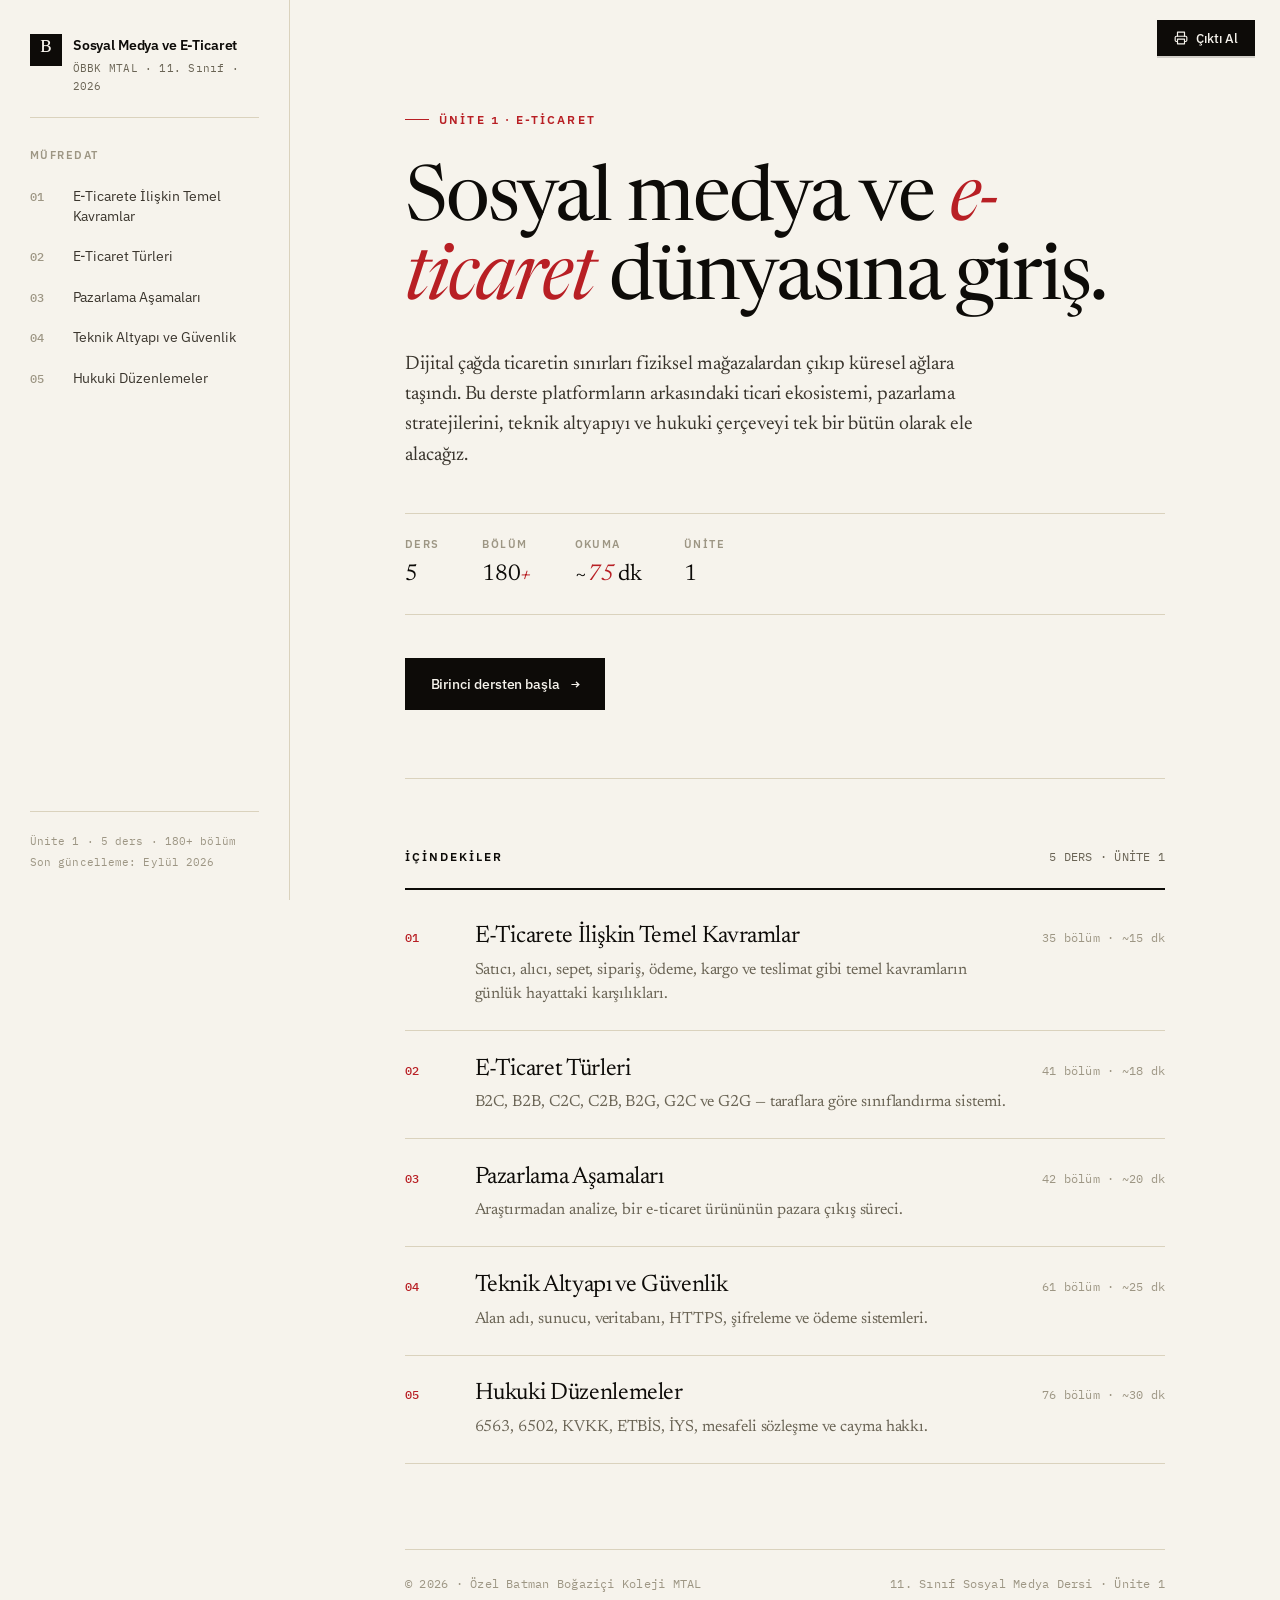
==== index.html @ 8bf39d20 "Add files via upload" ====
<!DOCTYPE html>
<html lang="tr">
<head>
  <meta charset="UTF-8">
  <meta name="viewport" content="width=device-width, initial-scale=1.0">
  <title>Sosyal Medya ve E-Ticaret · 11. Sınıf</title>
  <link rel="stylesheet" href="style.css">
</head>
<body>

<div class="progress"><div class="progress-bar" id="bar"></div></div>
<button class="rail-toggle" onclick="toggleRail()">≡</button>

<button class="print-btn" onclick="window.print()" title="Bu sayfayı yazdır">
  <svg viewBox="0 0 24 24" fill="none" stroke="currentColor" stroke-width="2" stroke-linecap="round" stroke-linejoin="round">
    <polyline points="6 9 6 2 18 2 18 9"></polyline>
    <path d="M6 18H4a2 2 0 0 1-2-2v-5a2 2 0 0 1 2-2h16a2 2 0 0 1 2 2v5a2 2 0 0 1-2 2h-2"></path>
    <rect x="6" y="14" width="12" height="8"></rect>
  </svg>
  <span class="print-label">Çıktı Al</span>
</button>

<div class="shell">

  <aside class="rail" id="rail">
    <a href="index.html" class="rail-brand">
      <span class="rail-mark">B</span>
      <span class="rail-brand-text">
        <strong>Sosyal Medya ve E-Ticaret</strong>
        <span>ÖBBK MTAL · 11. Sınıf · 2026</span>
      </span>
    </a>

    <p class="rail-label">Müfredat</p>
    <nav class="rail-nav">
      <ol>
        <li><a href="ders1.html"><span class="num">01</span><span>E-Ticarete İlişkin Temel Kavramlar</span></a></li>
        <li><a href="ders2.html"><span class="num">02</span><span>E-Ticaret Türleri</span></a></li>
        <li><a href="ders3.html"><span class="num">03</span><span>Pazarlama Aşamaları</span></a></li>
        <li><a href="ders4.html"><span class="num">04</span><span>Teknik Altyapı ve Güvenlik</span></a></li>
        <li><a href="ders5.html"><span class="num">05</span><span>Hukuki Düzenlemeler</span></a></li>
      </ol>
    </nav>

    <div class="rail-foot">
      <p>Ünite 1 · 5 ders · 180+ bölüm</p>
      <p>Son güncelleme: Eylül 2026</p>
    </div>
  </aside>

  <main class="main no-margin">
    <div class="page-inner no-margin">
      <div>

        <section class="cover">
          <div class="cover-eyebrow">Ünite 1 · E-Ticaret</div>

          <h1>
            Sosyal medya ve <em>e-ticaret</em> dünyasına giriş.
          </h1>

          <p class="cover-sub">
            Dijital çağda ticaretin sınırları fiziksel mağazalardan çıkıp küresel ağlara taşındı. Bu derste platformların arkasındaki ticari ekosistemi, pazarlama stratejilerini, teknik altyapıyı ve hukuki çerçeveyi tek bir bütün olarak ele alacağız.
          </p>

          <dl class="cover-meta">
            <div>
              <dt>Ders</dt>
              <dd>5</dd>
            </div>
            <div>
              <dt>Bölüm</dt>
              <dd>180<em>+</em></dd>
            </div>
            <div>
              <dt>Okuma</dt>
              <dd>~<em>75</em> dk</dd>
            </div>
            <div>
              <dt>Ünite</dt>
              <dd>1</dd>
            </div>
          </dl>

          <a href="ders1.html" class="cover-cta">
            Birinci dersten başla <span>→</span>
          </a>
        </section>

        <section class="toc-section">
          <div class="toc-header">
            <h2>İçindekiler</h2>
            <span>5 DERS · ÜNİTE 1</span>
          </div>

          <ol class="toc-list">
            <li>
              <a href="ders1.html">
                <span class="toc-num">01</span>
                <div class="toc-main">
                  <div class="toc-title">E-Ticarete İlişkin Temel Kavramlar</div>
                  <div class="toc-desc">Satıcı, alıcı, sepet, sipariş, ödeme, kargo ve teslimat gibi temel kavramların günlük hayattaki karşılıkları.</div>
                </div>
                <span class="toc-meta">35 bölüm · ~15 dk</span>
              </a>
            </li>
            <li>
              <a href="ders2.html">
                <span class="toc-num">02</span>
                <div class="toc-main">
                  <div class="toc-title">E-Ticaret Türleri</div>
                  <div class="toc-desc">B2C, B2B, C2C, C2B, B2G, G2C ve G2G — taraflara göre sınıflandırma sistemi.</div>
                </div>
                <span class="toc-meta">41 bölüm · ~18 dk</span>
              </a>
            </li>
            <li>
              <a href="ders3.html">
                <span class="toc-num">03</span>
                <div class="toc-main">
                  <div class="toc-title">Pazarlama Aşamaları</div>
                  <div class="toc-desc">Araştırmadan analize, bir e-ticaret ürününün pazara çıkış süreci.</div>
                </div>
                <span class="toc-meta">42 bölüm · ~20 dk</span>
              </a>
            </li>
            <li>
              <a href="ders4.html">
                <span class="toc-num">04</span>
                <div class="toc-main">
                  <div class="toc-title">Teknik Altyapı ve Güvenlik</div>
                  <div class="toc-desc">Alan adı, sunucu, veritabanı, HTTPS, şifreleme ve ödeme sistemleri.</div>
                </div>
                <span class="toc-meta">61 bölüm · ~25 dk</span>
              </a>
            </li>
            <li>
              <a href="ders5.html">
                <span class="toc-num">05</span>
                <div class="toc-main">
                  <div class="toc-title">Hukuki Düzenlemeler</div>
                  <div class="toc-desc">6563, 6502, KVKK, ETBİS, İYS, mesafeli sözleşme ve cayma hakkı.</div>
                </div>
                <span class="toc-meta">76 bölüm · ~30 dk</span>
              </a>
            </li>
          </ol>
        </section>

        <footer class="page-foot">
          <span>© 2026 · Özel Batman Boğaziçi Koleji MTAL</span>
          <span>11. Sınıf Sosyal Medya Dersi · Ünite 1</span>
        </footer>

      </div>
    </div>
  </main>

</div>

<script>
  window.addEventListener('scroll', () => {
    const h = document.documentElement.scrollHeight - window.innerHeight;
    document.getElementById('bar').style.width = (h > 0 ? (scrollY / h) * 100 : 0) + '%';
  }, { passive: true });

  function toggleRail() { document.getElementById('rail').classList.toggle('open'); }
</script>

</body>
</html>
---- style.css ----
@import url('https://fonts.googleapis.com/css2?family=Newsreader:ital,opsz,wght@0,6..72,400;0,6..72,500;0,6..72,600;0,6..72,700;1,6..72,400;1,6..72,500&family=IBM+Plex+Sans:wght@400;500;600;700&family=IBM+Plex+Mono:wght@400;500;600&display=swap');

:root {
  --paper: #f6f3ec;
  --paper-2: #efeade;
  --paper-3: #e5dfcd;

  --ink: #0d0b08;
  --ink-2: #3a352d;
  --ink-3: #6a6455;
  --ink-4: #9d9684;

  --rule: #dad2bd;
  --rule-2: #b9b09a;

  --red: #b81f24;
  --red-dark: #8a161a;
  --red-soft: #f4e3e0;

  --rail-w: 290px;
  --content-w: 720px;
  --margin-w: 200px;

  --serif: 'Newsreader', 'Iowan Old Style', Georgia, serif;
  --sans: 'IBM Plex Sans', -apple-system, system-ui, sans-serif;
  --mono: 'IBM Plex Mono', 'SF Mono', Menlo, monospace;
}

*, *::before, *::after { margin: 0; padding: 0; box-sizing: border-box; }

html {
  scroll-behavior: smooth;
  font-size: 17px;
  -webkit-text-size-adjust: 100%;
}

body {
  font-family: var(--serif);
  font-size: 1rem;
  line-height: 1.62;
  color: var(--ink);
  background: var(--paper);
  font-optical-sizing: auto;
  font-variant-numeric: oldstyle-nums;
  letter-spacing: -0.003em;
  -webkit-font-smoothing: antialiased;
  -moz-osx-font-smoothing: grayscale;
  min-height: 100vh;
}

/* ═══════════ PROGRESS ═══════════ */
.progress {
  position: fixed;
  top: 0; left: 0; right: 0;
  height: 2px;
  z-index: 300;
}
.progress-bar {
  height: 100%;
  width: 0;
  background: var(--red);
  transition: width 0.08s linear;
}

/* ═══════════ SHELL ═══════════ */
.shell {
  display: grid;
  grid-template-columns: var(--rail-w) minmax(0, 1fr);
  min-height: 100vh;
}

/* ═══════════ RAIL ═══════════ */
.rail {
  position: fixed;
  top: 0; left: 0;
  width: var(--rail-w);
  height: 100vh;
  padding: 2rem 1.75rem 1.5rem;
  background: var(--paper);
  border-right: 1px solid var(--rule);
  display: flex;
  flex-direction: column;
  overflow-y: auto;
  z-index: 100;
  scrollbar-width: thin;
  scrollbar-color: var(--rule-2) transparent;
}
.rail::-webkit-scrollbar { width: 3px; }
.rail::-webkit-scrollbar-thumb { background: var(--rule-2); }

.rail-brand {
  display: flex;
  align-items: flex-start;
  gap: 0.65rem;
  padding-bottom: 1.25rem;
  border-bottom: 1px solid var(--rule);
  text-decoration: none;
  color: var(--ink);
}
.rail-mark {
  flex-shrink: 0;
  width: 32px; height: 32px;
  display: grid;
  place-items: center;
  background: var(--ink);
  color: var(--paper);
  font-family: var(--serif);
  font-size: 1.05rem;
  font-weight: 500;
  line-height: 1;
  padding-bottom: 3px;
}
.rail-brand-text { display: flex; flex-direction: column; gap: 0.15rem; }
.rail-brand-text strong {
  font-family: var(--sans);
  font-size: 0.82rem;
  font-weight: 600;
  letter-spacing: -0.01em;
  color: var(--ink);
}
.rail-brand-text span {
  font-family: var(--mono);
  font-size: 0.66rem;
  color: var(--ink-3);
  letter-spacing: 0.02em;
}

.rail-label {
  font-family: var(--sans);
  font-size: 0.64rem;
  font-weight: 600;
  letter-spacing: 0.14em;
  text-transform: uppercase;
  color: var(--ink-4);
  padding: 1.75rem 0 0.75rem;
}

.rail-nav ol, .rail-nav ul { list-style: none; }
.rail-nav li { margin-bottom: 1px; }
.rail-nav a {
  display: grid;
  grid-template-columns: 30px 1fr;
  gap: 0.75rem;
  align-items: baseline;
  padding: 0.55rem 0;
  color: var(--ink-2);
  text-decoration: none;
  font-family: var(--sans);
  font-size: 0.83rem;
  font-weight: 400;
  line-height: 1.4;
  border-bottom: 1px solid transparent;
  transition: color 0.15s, border-color 0.15s;
}
.rail-nav a .num {
  font-family: var(--mono);
  font-size: 0.7rem;
  font-weight: 500;
  color: var(--ink-4);
  letter-spacing: 0.02em;
  padding-top: 2px;
}
.rail-nav a:hover { color: var(--ink); }
.rail-nav a:hover .num { color: var(--ink-2); }
.rail-nav a.active { color: var(--ink); font-weight: 500; }
.rail-nav a.active .num { color: var(--red); font-weight: 600; }
.rail-nav a.active::after {
  content: '';
  grid-column: 1 / -1;
  height: 1px;
  background: var(--ink);
  margin-top: 0.35rem;
  margin-left: -0.65rem;
  width: 1.2rem;
}

.rail-sub { margin-top: 0.75rem; padding-top: 0.5rem; }
.rail-sub ol { max-height: 45vh; overflow-y: auto; padding-right: 0.25rem; }
.rail-sub a {
  grid-template-columns: 32px 1fr;
  font-size: 0.78rem;
  padding: 0.35rem 0;
  color: var(--ink-3);
}
.rail-sub a.active { color: var(--red); font-weight: 500; }
.rail-sub a.active .num { color: var(--red); }
.rail-sub a.active::after { display: none; }

.rail-foot {
  margin-top: auto;
  padding-top: 1.25rem;
  border-top: 1px solid var(--rule);
  font-family: var(--mono);
  font-size: 0.64rem;
  color: var(--ink-4);
  line-height: 1.5;
  letter-spacing: 0.01em;
}
.rail-foot p { margin-bottom: 0.25rem; }

/* ═══════════ MAIN ═══════════ */
.main {
  grid-column: 2;
  padding: 4.5rem 3rem 6rem;
  min-width: 0;
}

.page-inner {
  display: grid;
  grid-template-columns: minmax(0, var(--content-w)) var(--margin-w);
  gap: 4rem;
  justify-content: center;
  align-items: start;
  max-width: calc(var(--content-w) + var(--margin-w) + 4rem);
  margin: 0 auto;
}
.page-inner.no-margin { grid-template-columns: minmax(0, 760px); }

/* ═══════════ KAPAK ═══════════ */
.cover { padding-top: 2rem; max-width: 780px; }
.cover-eyebrow {
  font-family: var(--sans);
  font-size: 0.68rem;
  font-weight: 600;
  letter-spacing: 0.18em;
  text-transform: uppercase;
  color: var(--red);
  margin-bottom: 2rem;
  display: flex;
  align-items: center;
  gap: 0.6rem;
}
.cover-eyebrow::before {
  content: '';
  width: 24px;
  height: 1px;
  background: var(--red);
}
.cover h1 {
  font-family: var(--serif);
  font-size: clamp(2.75rem, 6vw, 5rem);
  font-weight: 400;
  line-height: 1.02;
  letter-spacing: -0.028em;
  color: var(--ink);
  margin-bottom: 1.75rem;
}
.cover h1 em { font-style: italic; color: var(--red); }
.cover-sub {
  font-family: var(--serif);
  font-size: 1.15rem;
  line-height: 1.55;
  color: var(--ink-2);
  max-width: 52ch;
  margin-bottom: 2.5rem;
}
.cover-meta {
  display: flex;
  gap: 2.5rem;
  flex-wrap: wrap;
  padding: 1.25rem 0;
  border-top: 1px solid var(--rule);
  border-bottom: 1px solid var(--rule);
  margin-bottom: 2.5rem;
}
.cover-meta div { display: flex; flex-direction: column; gap: 0.2rem; }
.cover-meta dt {
  font-family: var(--sans);
  font-size: 0.62rem;
  font-weight: 600;
  letter-spacing: 0.14em;
  text-transform: uppercase;
  color: var(--ink-4);
}
.cover-meta dd {
  font-family: var(--serif);
  font-size: 1.35rem;
  font-weight: 400;
  letter-spacing: -0.015em;
  color: var(--ink);
  font-variant-numeric: oldstyle-nums;
}
.cover-meta dd em { font-style: italic; color: var(--red); }

.cover-cta {
  display: inline-flex;
  align-items: center;
  gap: 0.65rem;
  padding: 0.8rem 1.5rem;
  background: var(--ink);
  color: var(--paper);
  font-family: var(--sans);
  font-size: 0.85rem;
  font-weight: 500;
  letter-spacing: -0.005em;
  text-decoration: none;
  transition: background 0.15s;
}
.cover-cta:hover { background: var(--red); }
.cover-cta span {
  font-family: var(--mono);
  font-size: 0.9rem;
  transition: transform 0.2s;
}
.cover-cta:hover span { transform: translateX(3px); }

/* ═══════════ TOC ═══════════ */
.toc-section {
  padding-top: 4rem;
  margin-top: 4rem;
  border-top: 1px solid var(--rule);
}
.toc-header {
  display: flex;
  justify-content: space-between;
  align-items: baseline;
  margin-bottom: 0.5rem;
  padding-bottom: 1.25rem;
  border-bottom: 2px solid var(--ink);
}
.toc-header h2 {
  font-family: var(--sans);
  font-size: 0.72rem;
  font-weight: 600;
  letter-spacing: 0.16em;
  text-transform: uppercase;
  color: var(--ink);
}
.toc-header span {
  font-family: var(--mono);
  font-size: 0.68rem;
  color: var(--ink-3);
  letter-spacing: 0.02em;
}
.toc-list { list-style: none; }
.toc-list li { border-bottom: 1px solid var(--rule); }
.toc-list a {
  display: grid;
  grid-template-columns: 44px 1fr auto;
  gap: 1.5rem;
  align-items: baseline;
  padding: 1.4rem 0.75rem;
  margin: 0 -0.75rem;
  text-decoration: none;
  color: var(--ink);
  transition: background 0.15s;
}
.toc-list a:hover { background: var(--paper-2); }
.toc-list a:hover .toc-title { color: var(--red); }
.toc-num {
  font-family: var(--mono);
  font-size: 0.72rem;
  font-weight: 500;
  color: var(--red);
  letter-spacing: 0.04em;
  padding-top: 0.35rem;
}
.toc-main { min-width: 0; }
.toc-title {
  font-family: var(--serif);
  font-size: 1.4rem;
  font-weight: 400;
  letter-spacing: -0.015em;
  line-height: 1.2;
  color: var(--ink);
  margin-bottom: 0.35rem;
  transition: color 0.15s;
}
.toc-desc {
  font-family: var(--serif);
  font-size: 0.95rem;
  color: var(--ink-3);
  line-height: 1.5;
  max-width: 60ch;
}
.toc-meta {
  text-align: right;
  font-family: var(--mono);
  font-size: 0.7rem;
  color: var(--ink-4);
  letter-spacing: 0.02em;
  padding-top: 0.35rem;
  white-space: nowrap;
}

/* ═══════════ DOC ═══════════ */
.doc { min-width: 0; }
.doc-head { padding-bottom: 2rem; margin-bottom: 0; }
.doc-eyebrow {
  font-family: var(--sans);
  font-size: 0.68rem;
  font-weight: 600;
  letter-spacing: 0.16em;
  text-transform: uppercase;
  color: var(--red);
  margin-bottom: 1.5rem;
  display: flex;
  align-items: center;
  gap: 0.55rem;
}
.doc-eyebrow::before {
  content: '';
  width: 20px;
  height: 1px;
  background: var(--red);
}
.doc-head h1 {
  font-family: var(--serif);
  font-size: clamp(2.15rem, 4vw, 3.25rem);
  font-weight: 400;
  line-height: 1.05;
  letter-spacing: -0.028em;
  color: var(--ink);
  margin-bottom: 1.25rem;
}
.doc-head h1 em { font-style: italic; color: var(--red); }
.doc-lead {
  font-family: var(--serif);
  font-size: 1.15rem;
  line-height: 1.55;
  color: var(--ink-2);
  max-width: 58ch;
  margin-bottom: 1.75rem;
}
.doc-meta {
  display: flex;
  gap: 2rem;
  flex-wrap: wrap;
  padding-top: 1.25rem;
  border-top: 1px solid var(--ink);
}
.doc-meta div { display: flex; flex-direction: column; gap: 0.15rem; }
.doc-meta dt {
  font-family: var(--sans);
  font-size: 0.6rem;
  font-weight: 600;
  letter-spacing: 0.14em;
  text-transform: uppercase;
  color: var(--ink-4);
}
.doc-meta dd {
  font-family: var(--serif);
  font-size: 1rem;
  color: var(--ink);
  font-variant-numeric: oldstyle-nums;
}

.doc-body { padding-top: 1rem; }

.doc-body h2 {
  font-family: var(--serif);
  font-size: 1.75rem;
  font-weight: 500;
  line-height: 1.18;
  letter-spacing: -0.018em;
  color: var(--ink);
  margin: 3.5rem 0 1.15rem;
  padding-top: 2rem;
  border-top: 1px solid var(--rule);
  scroll-margin-top: 2rem;
}
.doc-body h2::before {
  content: '§ ';
  font-family: var(--mono);
  font-size: 0.85rem;
  font-weight: 500;
  color: var(--red);
  letter-spacing: 0.05em;
  margin-right: 0.5rem;
  vertical-align: 0.15em;
}
.doc-body h3 {
  font-family: var(--sans);
  font-size: 0.98rem;
  font-weight: 600;
  letter-spacing: -0.005em;
  color: var(--ink);
  margin: 2rem 0 0.6rem;
  scroll-margin-top: 2rem;
}
.doc-body p {
  font-family: var(--serif);
  font-size: 1.02rem;
  line-height: 1.72;
  color: var(--ink-2);
  margin-bottom: 1.15rem;
  hyphens: auto;
}
.doc-body p strong { color: var(--ink); font-weight: 600; }
.doc-body a {
  color: var(--red);
  text-decoration: underline;
  text-underline-offset: 3px;
  text-decoration-thickness: 1px;
}
.doc-body a:hover { background: var(--red-soft); }

.doc-body ul,
.doc-body ol {
  list-style: none;
  margin: 1rem 0 1.5rem;
  padding-left: 0;
}
.doc-body ul li,
.doc-body ol li {
  position: relative;
  padding-left: 1.5rem;
  margin-bottom: 0.55rem;
  font-family: var(--serif);
  font-size: 1.02rem;
  line-height: 1.65;
  color: var(--ink-2);
}
.doc-body ul li::before {
  content: '—';
  position: absolute;
  left: 0; top: 0;
  color: var(--ink-4);
}
.doc-body ol { counter-reset: item; }
.doc-body ol li { counter-increment: item; padding-left: 2rem; }
.doc-body ol li::before {
  content: counter(item) ".";
  position: absolute;
  left: 0; top: 0;
  font-family: var(--mono);
  font-size: 0.85rem;
  color: var(--red);
  font-weight: 500;
}

.pull-quote {
  margin: 2.5rem 0;
  padding: 0 0 0 1.5rem;
  border-left: 2px solid var(--red);
  font-family: var(--serif);
  font-size: 1.35rem;
  font-style: italic;
  line-height: 1.4;
  letter-spacing: -0.015em;
  color: var(--ink);
}

.highlight-box {
  margin: 2rem 0;
  padding: 1.5rem 1.75rem;
  background: var(--paper-2);
  border-top: 1px solid var(--ink);
  border-bottom: 1px solid var(--rule);
}
.highlight-box strong {
  display: block;
  font-family: var(--sans);
  font-size: 0.68rem;
  font-weight: 600;
  letter-spacing: 0.14em;
  text-transform: uppercase;
  color: var(--red);
  margin-bottom: 0.65rem;
}
.highlight-box p {
  font-family: var(--serif);
  font-size: 1rem;
  line-height: 1.65;
  color: var(--ink-2);
  margin: 0;
}
.highlight-box p + p { margin-top: 0.75rem; }

.table-responsive {
  margin: 2rem 0;
  overflow-x: auto;
}
table {
  width: 100%;
  border-collapse: collapse;
  min-width: 480px;
  font-family: var(--serif);
  font-size: 0.98rem;
}
th, td {
  padding: 0.75rem 1rem;
  text-align: left;
  border-bottom: 1px solid var(--rule);
  vertical-align: top;
  line-height: 1.5;
}
th {
  font-family: var(--sans);
  font-size: 0.66rem;
  font-weight: 600;
  letter-spacing: 0.14em;
  text-transform: uppercase;
  color: var(--ink-3);
  border-bottom: 2px solid var(--ink);
  padding-bottom: 0.65rem;
}
td { color: var(--ink-2); }
tbody tr:last-child td { border-bottom: 1px solid var(--ink); }
td strong { color: var(--ink); }

pre {
  margin: 2rem 0;
  padding: 1.5rem 1.75rem;
  background: var(--ink);
  color: var(--paper-2);
  font-family: var(--mono);
  font-size: 0.78rem;
  line-height: 1.75;
  overflow-x: auto;
  white-space: pre;
  letter-spacing: 0.01em;
}

.asterism {
  text-align: center;
  font-family: var(--serif);
  color: var(--red);
  letter-spacing: 0.9em;
  padding-left: 0.9em;
  margin: 3.5rem 0;
  font-size: 1rem;
  opacity: 0.7;
}

/* ═══════════ MARGIN ═══════════ */
.margin {
  position: sticky;
  top: 4rem;
  align-self: start;
  padding-top: 0.5rem;
  font-family: var(--serif);
}
.margin-note {
  padding: 0 0 1.25rem;
  margin-bottom: 1.25rem;
  border-bottom: 1px solid var(--rule);
}
.margin-note:last-child { border-bottom: none; }
.margin-label {
  display: block;
  font-family: var(--sans);
  font-size: 0.6rem;
  font-weight: 600;
  letter-spacing: 0.14em;
  text-transform: uppercase;
  color: var(--red);
  margin-bottom: 0.4rem;
}
.margin-note p {
  font-family: var(--serif);
  font-size: 0.85rem;
  line-height: 1.55;
  color: var(--ink-3);
  font-style: italic;
}
.margin-note strong {
  font-family: var(--sans);
  font-style: normal;
  font-size: 0.82rem;
  font-weight: 600;
  color: var(--ink);
  display: block;
  margin-bottom: 0.25rem;
}

/* ═══════════ DOC NAV ═══════════ */
.doc-nav {
  display: grid;
  grid-template-columns: 1fr 1fr;
  gap: 0;
  margin-top: 5rem;
  border-top: 2px solid var(--ink);
  border-bottom: 1px solid var(--ink);
}
.doc-nav a {
  padding: 1.5rem 0;
  text-decoration: none;
  color: var(--ink);
  transition: background 0.15s;
  display: flex;
  flex-direction: column;
  gap: 0.35rem;
}
.doc-nav a:hover { background: var(--paper-2); }
.doc-nav a:first-child { padding-right: 1.5rem; }
.doc-nav a:last-child {
  padding-left: 1.5rem;
  border-left: 1px solid var(--rule);
  text-align: right;
  align-items: flex-end;
}
.doc-nav-label {
  font-family: var(--sans);
  font-size: 0.62rem;
  font-weight: 600;
  letter-spacing: 0.14em;
  text-transform: uppercase;
  color: var(--ink-3);
}
.doc-nav-title {
  font-family: var(--serif);
  font-size: 1.05rem;
  font-weight: 400;
  letter-spacing: -0.01em;
  line-height: 1.3;
  color: var(--ink);
  max-width: 28ch;
}
.doc-nav a:hover .doc-nav-title { color: var(--red); }

/* ═══════════ PAGE FOOT ═══════════ */
.page-foot {
  margin-top: 5rem;
  padding-top: 1.5rem;
  border-top: 1px solid var(--rule);
  font-family: var(--mono);
  font-size: 0.68rem;
  color: var(--ink-4);
  letter-spacing: 0.02em;
  display: flex;
  justify-content: space-between;
  flex-wrap: wrap;
  gap: 1rem;
}

/* ═══════════ ÇIKTI AL BUTONU ═══════════ */
.print-btn {
  position: fixed;
  top: 1.15rem;
  right: 1.5rem;
  z-index: 150;
  display: inline-flex;
  align-items: center;
  gap: 0.5rem;
  padding: 0.55rem 1rem;
  background: var(--ink);
  color: var(--paper);
  border: none;
  cursor: pointer;
  font-family: var(--sans);
  font-size: 0.78rem;
  font-weight: 500;
  letter-spacing: -0.005em;
  transition: background 0.15s, transform 0.15s;
  box-shadow: 0 2px 0 rgba(13, 11, 8, 0.15);
}
.print-btn:hover { background: var(--red); }
.print-btn:active { transform: translateY(1px); }
.print-btn svg { width: 14px; height: 14px; }

/* ═══════════ MOBİL ═══════════ */
.rail-toggle {
  display: none;
  position: fixed;
  top: 1rem;
  right: 1rem;
  z-index: 200;
  width: 42px;
  height: 42px;
  background: var(--ink);
  color: var(--paper);
  border: none;
  cursor: pointer;
  font-family: var(--mono);
  font-size: 1.1rem;
  align-items: center;
  justify-content: center;
}
.rail-toggle:hover { background: var(--red); }

@media (max-width: 1180px) {
  .page-inner { grid-template-columns: minmax(0, var(--content-w)); }
  .margin { display: none; }
}

@media (max-width: 900px) {
  .shell { grid-template-columns: 1fr; }
  .rail {
    transform: translateX(-100%);
    transition: transform 0.25s ease;
    box-shadow: 0 0 40px rgba(0,0,0,0.1);
    width: 300px;
  }
  .rail.open { transform: translateX(0); }
  .rail-toggle { display: inline-flex; }
  .main { grid-column: 1; padding: 5rem 1.5rem 4rem; }
  .cover h1 { font-size: 2.35rem; }
  .doc-head h1 { font-size: 1.9rem; }
  .doc-body h2 { font-size: 1.4rem; }
  .toc-list a { grid-template-columns: 34px 1fr; gap: 0.75rem; }
  .toc-meta { grid-column: 2; text-align: left; padding-top: 0.4rem; }
  .toc-title { font-size: 1.15rem; }
  .doc-nav { grid-template-columns: 1fr; }
  .doc-nav a:last-child {
    padding-left: 0;
    border-left: none;
    border-top: 1px solid var(--rule);
    text-align: left;
    align-items: flex-start;
  }
  .print-btn {
    top: 1.15rem;
    right: 4.25rem;
    padding: 0.55rem 0.75rem;
  }
  .print-btn .print-label { display: none; }
}

::selection { background: var(--red); color: var(--paper); }

/* ═══════════ YAZDIRMA STİLLERİ ═══════════ */
@media print {
  @page {
    margin: 1.5cm 1.4cm;
  }

  html { font-size: 11pt; }

  body {
    background: #ffffff !important;
    color: #000000 !important;
    font-size: 11pt;
    line-height: 1.45;
  }

  /* Gizlenecekler */
  .rail,
  .rail-toggle,
  .print-btn,
  .progress,
  .margin,
  .doc-nav,
  .page-foot,
  .asterism,
  .cover-cta {
    display: none !important;
  }

  /* Yerleşim sıfırla */
  .shell {
    display: block !important;
    grid-template-columns: none !important;
  }
  .main {
    display: block !important;
    padding: 0 !important;
    grid-column: auto !important;
  }
  .page-inner {
    display: block !important;
    grid-template-columns: none !important;
    max-width: none !important;
    gap: 0 !important;
    margin: 0 !important;
  }

  /* Başlık / metin */
  .doc-head h1,
  .cover h1 {
    font-size: 1.9rem !important;
    line-height: 1.1 !important;
    color: #000 !important;
    margin-bottom: 0.75rem !important;
  }
  .doc-lead,
  .cover-sub {
    font-size: 11pt !important;
    color: #222 !important;
    margin-bottom: 1rem !important;
  }
  .doc-eyebrow,
  .cover-eyebrow {
    color: #000 !important;
    margin-bottom: 0.75rem !important;
  }
  .doc-eyebrow::before,
  .cover-eyebrow::before { background: #000 !important; }

  /* Üst kural */
  .doc-meta {
    padding-top: 0.75rem !important;
    border-top: 1px solid #000 !important;
    gap: 1.25rem !important;
  }
  .doc-meta dt { color: #666 !important; }
  .doc-meta dd { color: #000 !important; }

  /* Bölüm başlıkları */
  .doc-body h2 {
    font-size: 1.25rem !important;
    margin: 1.5rem 0 0.6rem !important;
    padding-top: 1rem !important;
    border-top: 1px solid #999 !important;
    page-break-after: avoid;
    break-after: avoid;
    color: #000 !important;
  }
  .doc-body h2::before { color: #000 !important; }

  .doc-body h3 {
    font-size: 11pt !important;
    margin: 0.9rem 0 0.4rem !important;
    page-break-after: avoid;
    break-after: avoid;
    color: #000 !important;
  }

  .doc-body p,
  .doc-body ul li,
  .doc-body ol li {
    font-size: 11pt !important;
    line-height: 1.45 !important;
    color: #000 !important;
    margin-bottom: 0.55rem !important;
  }
  .doc-body ul li::before,
  .doc-body ol li::before { color: #555 !important; }

  /* Vurgu kutuları */
  .highlight-box {
    background: #f3f3f3 !important;
    border-top: 1px solid #000 !important;
    border-bottom: 1px solid #000 !important;
    padding: 0.75rem 1rem !important;
    margin: 0.9rem 0 !important;
    page-break-inside: avoid;
    break-inside: avoid;
  }
  .highlight-box strong { color: #000 !important; }
  .highlight-box p { color: #222 !important; font-size: 10.5pt !important; }

  /* Pull quote */
  .pull-quote {
    border-left: 2px solid #000 !important;
    padding-left: 1rem !important;
    margin: 1rem 0 !important;
    color: #000 !important;
    font-size: 12pt !important;
    page-break-inside: avoid;
    break-inside: avoid;
  }

  /* Tablolar */
  .table-responsive {
    overflow: visible !important;
    margin: 0.9rem 0 !important;
    page-break-inside: avoid;
    break-inside: avoid;
  }
  table {
    min-width: 0 !important;
    font-size: 10pt !important;
    border-collapse: collapse;
  }
  th, td {
    padding: 0.4rem 0.6rem !important;
    border: 1px solid #666 !important;
    color: #000 !important;
  }
  th {
    background: #eee !important;
    color: #000 !important;
    border-bottom: 1px solid #000 !important;
  }

  /* Öncesi şema blokları */
  pre {
    background: #f3f3f3 !important;
    color: #000 !important;
    border: 1px solid #666 !important;
    font-size: 9pt !important;
    padding: 0.75rem 0.9rem !important;
    margin: 0.9rem 0 !important;
    white-space: pre-wrap !important;
    word-break: break-word;
    page-break-inside: avoid;
    break-inside: avoid;
  }

  /* Linkler düz metin gibi görünsün */
  .doc-body a {
    color: #000 !important;
    text-decoration: underline !important;
  }

  /* Kapak sayfası */
  .cover { padding-top: 0 !important; max-width: none !important; }
  .cover-meta {
    border-top: 1px solid #000 !important;
    border-bottom: 1px solid #000 !important;
    padding: 0.75rem 0 !important;
  }

  /* İçindekiler sayfası */
  .toc-section {
    padding-top: 1.5rem !important;
    margin-top: 1.5rem !important;
    border-top: 1px solid #000 !important;
    page-break-before: auto;
  }
  .toc-header { border-bottom: 2px solid #000 !important; }
  .toc-list a {
    padding: 0.6rem 0 !important;
    margin: 0 !important;
    color: #000 !important;
    grid-template-columns: 32px 1fr !important;
    gap: 0.75rem !important;
  }
  .toc-list a:hover { background: transparent !important; }
  .toc-num { color: #000 !important; font-size: 10pt !important; }
  .toc-title { font-size: 12pt !important; color: #000 !important; }
  .toc-desc { font-size: 10pt !important; color: #222 !important; }
  .toc-meta {
    grid-column: 2 !important;
    text-align: left !important;
    padding-top: 0.15rem !important;
    color: #666 !important;
    font-size: 9pt !important;
  }
}
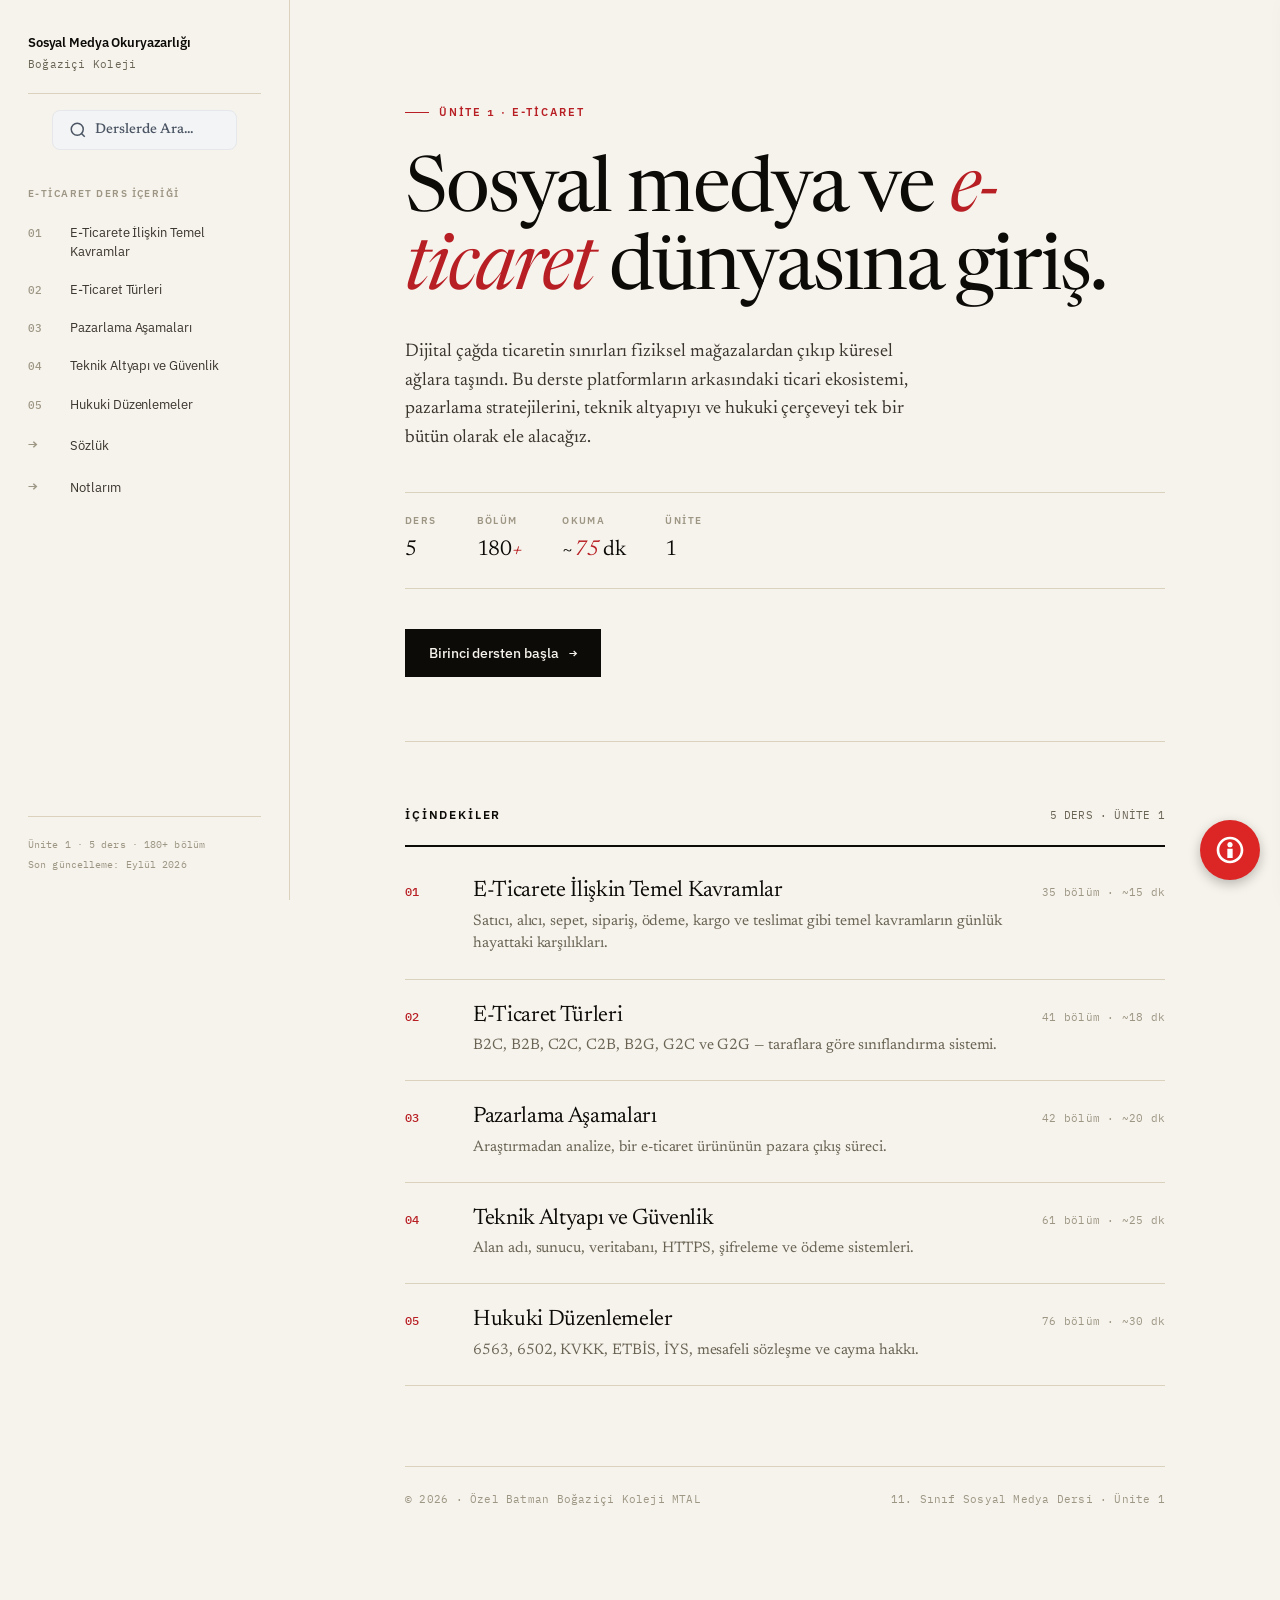
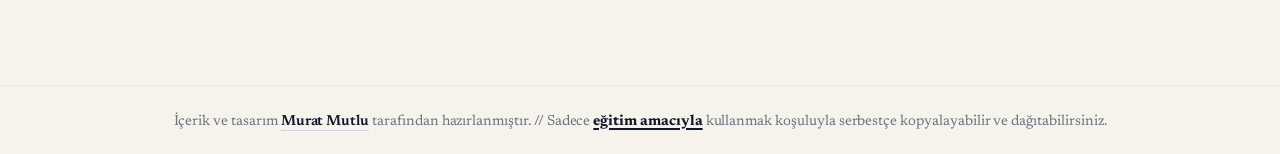
==== commit 3dc4326c: "Add files via upload" ====
--- a/index.html
+++ b/index.html
@@ -1,9 +1,9 @@
-<!DOCTYPE html>
+﻿<!DOCTYPE html>
 <html lang="tr">
 <head>
   <meta charset="UTF-8">
   <meta name="viewport" content="width=device-width, initial-scale=1.0">
-  <title>Sosyal Medya ve E-Ticaret · 11. Sınıf</title>
+  <title>Sosyal Medya Okuryazarlığı - Boğaziçi Koleji</title>
   <link rel="stylesheet" href="style.css">
 </head>
 <body>
@@ -11,27 +11,19 @@
 <div class="progress"><div class="progress-bar" id="bar"></div></div>
 <button class="rail-toggle" onclick="toggleRail()">≡</button>
 
-<button class="print-btn" onclick="window.print()" title="Bu sayfayı yazdır">
-  <svg viewBox="0 0 24 24" fill="none" stroke="currentColor" stroke-width="2" stroke-linecap="round" stroke-linejoin="round">
-    <polyline points="6 9 6 2 18 2 18 9"></polyline>
-    <path d="M6 18H4a2 2 0 0 1-2-2v-5a2 2 0 0 1 2-2h16a2 2 0 0 1 2 2v5a2 2 0 0 1-2 2h-2"></path>
-    <rect x="6" y="14" width="12" height="8"></rect>
-  </svg>
-  <span class="print-label">Çıktı Al</span>
-</button>
+
 
 <div class="shell">
 
   <aside class="rail" id="rail">
     <a href="index.html" class="rail-brand">
-      <span class="rail-mark">B</span>
       <span class="rail-brand-text">
-        <strong>Sosyal Medya ve E-Ticaret</strong>
-        <span>ÖBBK MTAL · 11. Sınıf · 2026</span>
+        <strong>Sosyal Medya Okuryazarlığı</strong>
+        <span>Boğaziçi Koleji</span>
       </span>
     </a>
 
-    <p class="rail-label">Müfredat</p>
+    <p class="rail-label">E-Ticaret Ders İçeriği</p>
     <nav class="rail-nav">
       <ol>
         <li><a href="ders1.html"><span class="num">01</span><span>E-Ticarete İlişkin Temel Kavramlar</span></a></li>
@@ -39,6 +31,7 @@
         <li><a href="ders3.html"><span class="num">03</span><span>Pazarlama Aşamaları</span></a></li>
         <li><a href="ders4.html"><span class="num">04</span><span>Teknik Altyapı ve Güvenlik</span></a></li>
         <li><a href="ders5.html"><span class="num">05</span><span>Hukuki Düzenlemeler</span></a></li>
+        <li><a href="sozluk.html"><span class="num" style="background:transparent; font-size:16px; border:none; padding:0; width:24px;">&rarr;</span><span>Sözlük</span></a></li>
       </ol>
     </nav>
 
@@ -165,7 +158,85 @@
   }, { passive: true });
 
   function toggleRail() { document.getElementById('rail').classList.toggle('open'); }
+  // Menü açıkken dışarı tıklanınca otomatik kapat
+document.addEventListener('click', (e) => {
+    const rail   = document.getElementById('rail');
+    const toggle = document.querySelector('.rail-toggle');
+
+    if (!rail.classList.contains('open')) return;     // menü zaten kapalıysa çık
+    if (rail.contains(e.target)) return;              // menünün içine tıklandıysa çık
+    if (toggle && toggle.contains(e.target)) return;  // hamburger tuşuna tıklandıysa çık
+
+    rail.classList.remove('open');                    // aksi hâlde menüyü kapat
+});
 </script>
 
+<!-- ERİŞİLEBİLİRLİK MENÜSÜ BAŞLANGIÇ -->
+<link rel="stylesheet" href="accessibility.css">
+<button id="a11y-toggle-btn" title="Erişilebilirlik">
+  <svg viewBox="0 0 24 24"><path d="M12 2C6.48 2 2 6.48 2 12s4.48 10 10 10 10-4.48 10-10S17.52 2 12 2zm0 18c-4.41 0-8-3.59-8-8s3.59-8 8-8 8 3.59 8 8-3.59 8-8 8zm0-14c-1.1 0-2 .9-2 2s.9 2 2 2 2-.9 2-2-.9-2-2-2zm-2 5h4v7h-4V11z"/></svg>
+</button>
+<div id="a11y-panel">
+  <div class="a11y-header">
+    <h3 style="margin: 0; font-size: 18px; display: flex; align-items: center; gap: 8px; color: #dc2626;"><svg width="20" height="20" viewBox="0 0 24 24" fill="currentColor"><path d="M12 2C6.48 2 2 6.48 2 12s4.48 10 10 10 10-4.48 10-10S17.52 2 12 2zm0 18c-4.41 0-8-3.59-8-8s3.59-8 8-8 8 3.59 8 8-3.59 8-8 8zm0-14c-1.1 0-2 .9-2 2s.9 2 2 2 2-.9 2-2-.9-2-2-2zm-2 5h4v7h-4V11z"/></svg> Erişilebilirlik</h3>
+    <button id="a11y-reset-btn" class="a11y-reset-btn">↻ Sıfırla</button>
+  </div>
+  
+  <div class="a11y-section">
+    <div class="a11y-section-title">YAZI BOYUTU</div>
+    <div class="a11y-font-controls">
+      <button id="btn-font-decrease" class="a11y-font-btn">−</button>
+      <strong id="a11y-font-size-text">100%</strong>
+      <button id="btn-font-increase" class="a11y-font-btn">+</button>
+    </div>
+  </div>
+
+  <div class="a11y-section">
+    <div class="a11y-section-title">GÖRÜNÜM</div>
+    <div class="a11y-row"><span>Karanlık Mod</span><label class="a11y-switch"><input type="checkbox" id="cb-dark-mode"><span class="a11y-slider"></span></label></div>
+    <div class="a11y-row"><span>Gri Tonlama</span><label class="a11y-switch"><input type="checkbox" id="cb-grayscale"><span class="a11y-slider"></span></label></div>
+    <div class="a11y-row"><span>Yüksek Kontrast</span><label class="a11y-switch"><input type="checkbox" id="cb-high-contrast"><span class="a11y-slider"></span></label></div>
+    <div class="a11y-row"><span>Okunabilir Yazı</span><label class="a11y-switch"><input type="checkbox" id="cb-readable-font"><span class="a11y-slider"></span></label></div>
+    <div class="a11y-row"><span>Göz Dinlendirme</span><label class="a11y-switch"><input type="checkbox" id="cb-eye-rest"><span class="a11y-slider"></span></label></div>
+  </div>
+
+  <div class="a11y-section">
+    <div class="a11y-section-title">RENK KÖRLÜĞÜ</div>
+    <select id="select-color-blindness" class="a11y-select">
+      <option value="normal">Normal Görünüm</option>
+      <option value="protanopia">Protanopi (Kırmızı Eksikliği)</option>
+      <option value="deuteranopia">Döteranopi (Yeşil Eksikliği)</option>
+      <option value="tritanopia">Tritanopi (Mavi Eksikliği)</option>
+    </select>
+  </div>
+
+  <div class="a11y-section">
+    <div class="a11y-section-title">İÇERİK</div>
+    <div class="a11y-row"><span>Bağlantıları Vurgula</span><label class="a11y-switch"><input type="checkbox" id="cb-highlight-links"><span class="a11y-slider"></span></label></div>
+    <div class="a11y-row"><span>Resimleri Gizle</span><label class="a11y-switch"><input type="checkbox" id="cb-hide-images"><span class="a11y-slider"></span></label></div>
+    <div class="a11y-row"><span>Animasyonları Durdur</span><label class="a11y-switch"><input type="checkbox" id="cb-stop-animations"><span class="a11y-slider"></span></label></div>
+  </div>
+</div>
+<script src="accessibility.js"></script>
+<!-- ERİŞİLEBİLİRLİK MENÜSÜ BİTİŞ -->
+<script src="progress.js"></script>
+<script src="search-data.js"></script>
+<script src="search.js"></script>
+<script src="highlighter.js"></script>
+<script src="tts.js"></script>
+<script src="glossary-data.js"></script>
+<script src="auto-tooltip.js"></script>
+<script src="notebook.js"></script>
+<script src="footer.js"></script>
 </body>
-</html>+</html>
+
+
+
+
+
+
+
+
+
+
--- a/accessibility.css
+++ b/accessibility.css
@@ -0,0 +1,258 @@
+/* accessibility.css */
+/* Erişilebilirlik Butonu */
+#a11y-toggle-btn {
+  position: fixed;
+  bottom: 20px;
+  right: 20px;
+  width: 60px;
+  height: 60px;
+  background-color: #dc2626; /* Kırmızı */
+  color: white;
+  border-radius: 50%;
+  border: none;
+  box-shadow: 0 4px 12px rgba(0,0,0,0.25);
+  cursor: pointer;
+  z-index: 99999;
+  display: flex;
+  align-items: center;
+  justify-content: center;
+}
+#a11y-toggle-btn svg {
+  width: 32px;
+  height: 32px;
+  fill: currentColor;
+}
+
+/* Menü Paneli */
+#a11y-panel {
+  position: fixed;
+  bottom: 90px;
+  right: 20px;
+  width: 340px;
+  max-height: 80vh;
+  background: white;
+  border-radius: 16px;
+  box-shadow: 0 8px 32px rgba(0,0,0,0.2);
+  z-index: 99999;
+  display: none;
+  flex-direction: column;
+  overflow-y: auto;
+  font-family: -apple-system, BlinkMacSystemFont, "Segoe UI", Roboto, Helvetica, Arial, sans-serif;
+  color: #333;
+}
+#a11y-panel.show {
+  display: flex;
+}
+
+.a11y-header {
+  display: flex;
+  align-items: center;
+  justify-content: space-between;
+  padding: 16px;
+  border-bottom: 1px solid #eee;
+  position: sticky;
+  top: 0;
+  background: white;
+  z-index: 10;
+  border-radius: 16px 16px 0 0;
+}
+.a11y-header h3 {
+  margin: 0;
+  font-size: 18px;
+  display: flex;
+  align-items: center;
+  gap: 8px;
+  color: #dc2626;
+}
+.a11y-reset-btn {
+  background: none;
+  border: none;
+  color: #666;
+  cursor: pointer;
+  display: flex;
+  align-items: center;
+  gap: 4px;
+  font-size: 14px;
+}
+.a11y-reset-btn:hover {
+  color: #000;
+}
+
+.a11y-section {
+  padding: 16px;
+  border-bottom: 1px solid #eee;
+}
+.a11y-section-title {
+  font-size: 12px;
+  font-weight: bold;
+  color: #888;
+  margin-bottom: 16px;
+  text-transform: uppercase;
+  letter-spacing: 0.5px;
+}
+.a11y-row {
+  display: flex;
+  align-items: center;
+  justify-content: space-between;
+  margin-bottom: 16px;
+}
+.a11y-row:last-child {
+  margin-bottom: 0;
+}
+.a11y-row span {
+  font-size: 15px;
+  display: flex;
+  align-items: center;
+  gap: 8px;
+  font-weight: 500;
+}
+
+/* Toggle Switch */
+.a11y-switch {
+  position: relative;
+  display: inline-block;
+  width: 44px;
+  height: 24px;
+}
+.a11y-switch input {
+  opacity: 0;
+  width: 0;
+  height: 0;
+}
+.a11y-slider {
+  position: absolute;
+  cursor: pointer;
+  top: 0; left: 0; right: 0; bottom: 0;
+  background-color: #e5e7eb;
+  transition: .3s;
+  border-radius: 24px;
+  border: 1px solid #d1d5db;
+}
+.a11y-slider:before {
+  position: absolute;
+  content: "";
+  height: 18px;
+  width: 18px;
+  left: 2px;
+  bottom: 2px;
+  background-color: white;
+  transition: .3s;
+  border-radius: 50%;
+  box-shadow: 0 1px 3px rgba(0,0,0,0.3);
+}
+.a11y-switch input:checked + .a11y-slider {
+  background-color: #dc2626;
+  border-color: #dc2626;
+}
+.a11y-switch input:checked + .a11y-slider:before {
+  transform: translateX(20px);
+}
+
+/* Yazı Boyutu Kontrolleri */
+.a11y-font-controls {
+  display: flex;
+  align-items: center;
+  justify-content: space-between;
+  background: #f9fafb;
+  border-radius: 8px;
+  padding: 8px 16px;
+  border: 1px solid #e5e7eb;
+}
+.a11y-font-btn {
+  background: none;
+  border: none;
+  font-size: 24px;
+  cursor: pointer;
+  color: #4b5563;
+  width: 32px;
+  height: 32px;
+  display: flex;
+  align-items: center;
+  justify-content: center;
+}
+.a11y-font-btn:hover {
+  color: #000;
+}
+#a11y-font-size-text {
+  font-size: 16px;
+  font-weight: 600;
+}
+
+/* Select */
+.a11y-select {
+  width: 100%;
+  padding: 10px;
+  border: 1px solid #d1d5db;
+  border-radius: 8px;
+  background: white;
+  font-size: 14px;
+  font-weight: 500;
+  color: #333;
+  cursor: pointer;
+}
+
+/* === ERİŞİLEBİLİRLİK ETKİLERİ (SİTE GENELİ) === */
+html.a11y-dark-mode { filter: invert(1) hue-rotate(180deg); background: #111; }
+html.a11y-dark-mode img, html.a11y-dark-mode video, html.a11y-dark-mode #a11y-panel, html.a11y-dark-mode #a11y-toggle-btn { filter: invert(1) hue-rotate(180deg); }
+html.a11y-grayscale { filter: grayscale(100%); }
+html.a11y-high-contrast { filter: contrast(150%) saturate(150%); }
+body.a11y-readable-font, body.a11y-readable-font * { font-family: 'Arial', 'Helvetica', sans-serif !important; letter-spacing: 1px !important; line-height: 1.6 !important; }
+html.a11y-eye-rest { filter: sepia(50%) hue-rotate(-15deg); }
+html.a11y-protanopia { filter: url('#protanopia-filter'); }
+html.a11y-deuteranopia { filter: url('#deuteranopia-filter'); }
+html.a11y-tritanopia { filter: url('#tritanopia-filter'); }
+
+/* İçerik */
+body.a11y-highlight-links a { text-decoration: underline !important; text-decoration-color: #dc2626 !important; text-decoration-thickness: 3px !important; background-color: #ffff00 !important; color: #000 !important; }
+body.a11y-hide-images img, body.a11y-hide-images video, body.a11y-hide-images svg:not(#a11y-toggle-btn svg, .a11y-header svg), body.a11y-hide-images .cover { visibility: hidden !important; }
+body.a11y-stop-animations *, body.a11y-stop-animations *::before, body.a11y-stop-animations *::after { animation: none !important; transition: none !important; scroll-behavior: auto !important; }
+
+
+/* --- DÜZELTME: KÜÇÜLTÜLMÜŞ, MODERN ÇIKTI AL BUTONU --- */
+.a11y-print-btn {
+  display: flex;
+  align-items: center;
+  justify-content: center;
+  width: calc(100% - 32px);
+  margin: 16px auto 0;
+  padding: 8px 12px; /* Küçültüldü */
+  background-color: #f8fafc; /* Yumuşak beyaz/gri arka plan */
+  color: #3b82f6; /* Modern mavi yazı */
+  border: 1px solid #bfdbfe; /* İnce mavi çerçeve */
+  border-radius: 6px;
+  font-size: 13px; /* Font boyutu küçültüldü */
+  font-weight: 600;
+  cursor: pointer;
+  transition: all 0.2s ease;
+}
+.a11y-print-btn:hover {
+  background-color: #eff6ff; /* Hover efekti */
+  border-color: #93c5fd;
+}
+.a11y-print-btn:active {
+  transform: scale(0.98);
+}
+.a11y-print-btn svg {
+  width: 16px !important; /* İkon küçültüldü */
+  height: 16px !important;
+  margin-right: 6px !important;
+}
+
+
+/* --- DÜZELTME: PDF KAYDETME HATASINI ENGELLEYEN YAZDIRMA AYARLARI --- */
+@media print {
+  /* Chrome/Edge'de PDF oluştururken çökmeye/hataya neden olan tüm sabit pozisyonlu ve efektli eklentileri tamamen gizle */
+  #a11y-panel, 
+  #a11y-toggle-btn, 
+  #search-modal, 
+  #site-search-btn, 
+  #progress-toast,
+  #a11y-print-footer {
+    display: none !important;
+  }
+
+  /* SVG filtrelerini devre dışı bırak (Renk körlüğü vs. yazdırırken hatalara yol açabilir) */
+  html, body {
+    filter: none !important;
+  }
+}
